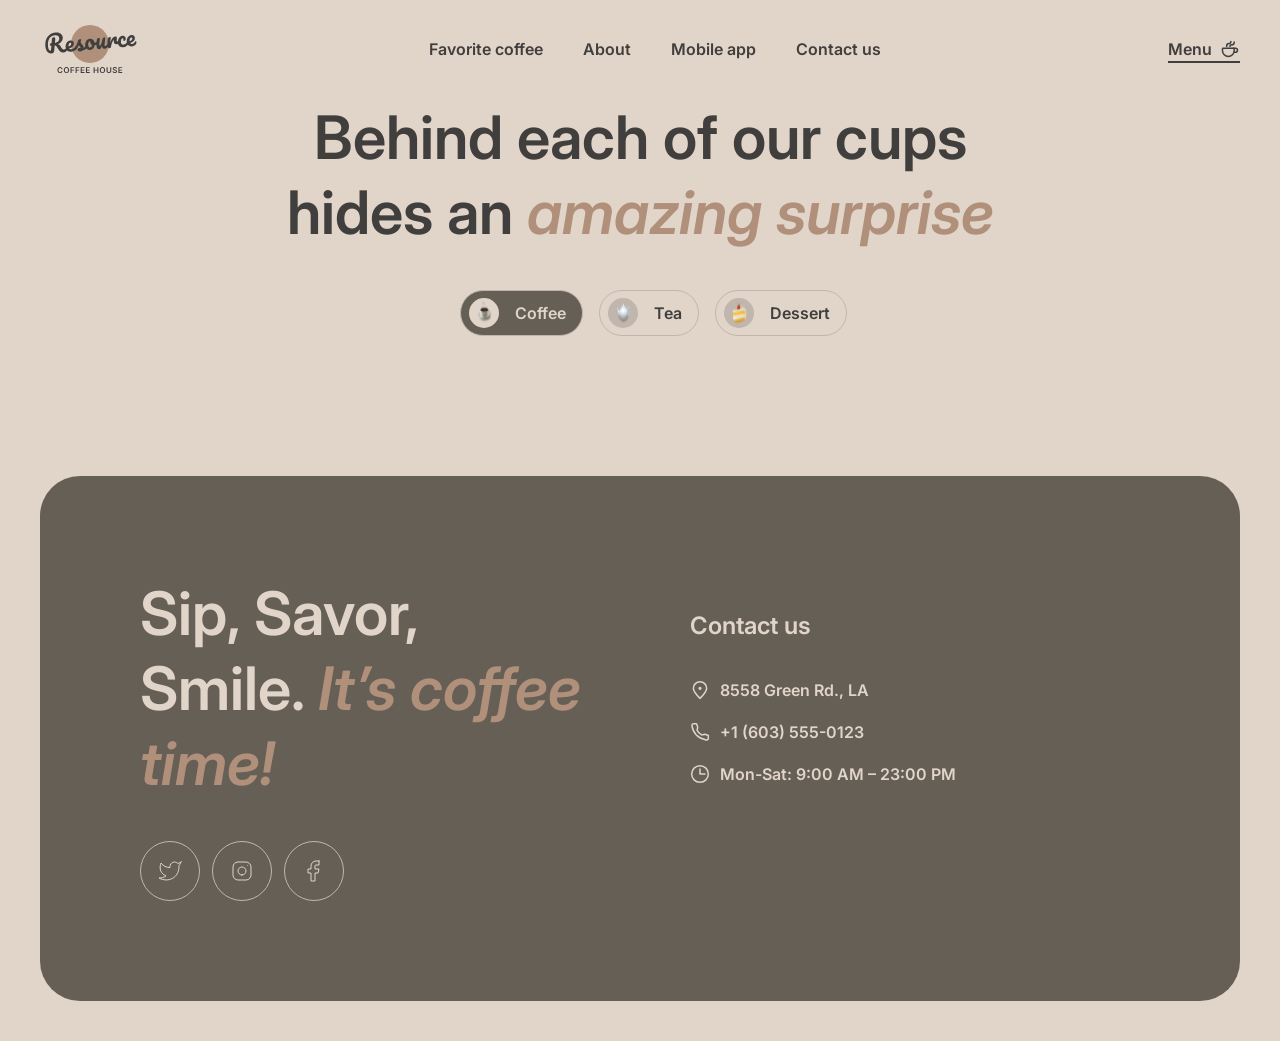
==== landing-page/menu.html @ 6237a2e4 "feat: add menu page" ====
<!DOCTYPE html>
<html lang="en">

<head>
  <meta charset="UTF-8">
  <meta name="viewport" content="width=device-width, initial-scale=1.0">
  <link rel="preconnect" href="https://fonts.googleapis.com">
  <link rel="preconnect" href="https://fonts.gstatic.com" crossorigin>
  <link href="https://fonts.googleapis.com/css2?family=Inter:wght@400;600;700&display=swap" rel="stylesheet">
  <link rel="shortcut icon" href="assets/images/favicon.ico" type="image/x-icon">
  <script type="module" src="js/index.js" defer></script>
  <!-- <script src="js/cards.js" defer></script> -->
  <link rel="stylesheet" href="style.css">
  <title>Coffee-House</title>
</head>

<body>
  <div class="wrapper">
    <header class="header">
      <a href="index.html" class="header__logo">
        <img src="assets/images/icon/logo.svg" alt="logo">
      </a>
      <nav class="header__nav">
        <ul class="navigation-list">
          <li><a class="text-link link" href="#favorites-coffe">Favorite coffee</a></li>
          <li><a class="text-link link" href="index.html#about">About</a></li>
          <li><a class="text-link link" href="index.html#mobile-app">Mobile app</a></li>
          <li><a class="text-link link" href="#contacts">Contact us</a></li>
        </ul>
      </nav>
      <a href="menu.html" class="header__menu-icon text-link active">Menu<img src="assets/images/icon/coffee-cup.svg"
          alt="cup"></a>
      <button class="burger-menu">
        <span class="line"></span>
        <span class="line"></span>
      </button>
    </header>
    <main class="main">
      <div class="main-container">
        <section class="menu">
          <h1 class="menu-title title-section">Behind each of our cups hides an <span class="text-accent">amazing
              surprise</span></h1>
          <div class="menu__tabs">
            <input type="radio" name="menuBtn" class="tab-item-menu" id="tab-item-1" checked>
            <input type="radio" name="menuBtn" class="tab-item-menu" id="tab-item-2">
            <input type="radio" name="menuBtn" class="tab-item-menu" id="tab-item-3">
            <label for="tab-item-1" class="option tab-item-1">
              <img src="assets/images/icon/coffee-icon.png" alt="" class="tab-icon">
              <span>Coffee</span>
            </label>
            <label for="tab-item-2" class="option tab-item-2">
              <img src="assets/images/icon/tea-icon.png" alt="" class="tab-icon">
              <span>Tea</span>
            </label>
            <label for="tab-item-3" class="option tab-item-3">
              <img src="assets/images/icon/desert-icon.png" alt="" class="tab-icon">
              <span>Dessert</span>
            </label>
          </div>
          <div class="menu__container">
            <!-- <div class="menu-item">
              <div class="image-container">
                <img src="assets/images/coffee-1.jpg" alt="" class="image-card">
              </div>
              <div class="menu-item__text-container">
                <h3 class="menu-item__title title-section">Irish coffee</h3>
                <p class="menu-item__card-text text-section">Fragrant black coffee with Jameson Irish whiskey and
                  whipped milk</p>
                <p class="menu-item__price">$7.00</p>
              </div>
            </div>
            <div class="menu-item">
              <div class="image-container">
                <img src="assets/images/coffee-2.jpg" alt="" class="image-card">
              </div>
              <div class="menu-item__text-container">
                <h3 class="menu-item__title title-section">Kahlua coffee</h3>
                <p class="menu-item__card-text text-section">Classic coffee with milk and Kahlua liqueur under a cap of
                  frothed milk</p>
                <p class="menu-item__price">$7.00</p>
              </div>
            </div>
            <div class="menu-item">
              <div class="image-container">
                <img src="assets/images/coffee-3.jpg" alt="" class="image-card">
              </div>
              <div class="menu-item__text-container">
                <h3 class="menu-item__title title-section">Honey raf</h3>
                <p class="menu-item__card-text text-section">Espresso with frothed milk, cream and aromatic honey</p>
                <p class="menu-item__price">$5.50</p>
              </div>
            </div>
            <div class="menu-item">
              <div class="image-container">
                <img src="assets/images/coffee-4.jpg" alt="" class="image-card">
              </div>
              <div class="menu-item__text-container">
                <h3 class="menu-item__title title-section">Ice cappuccino</h3>
                <p class="menu-item__card-text text-section">Cappuccino with soft thick foam in summer version with ice
                </p>
                <p class="menu-item__price">$5.00</p>
              </div>
            </div>
            <div class="menu-item">
              <div class="image-container">
                <img src="assets/images/coffee-5.jpg" alt="" class="image-card">
              </div>
              <div class="menu-item__text-container">
                <h3 class="menu-item__title title-section">Espresso</h3>
                <p class="menu-item__card-text text-section">Classic black coffee</p>
                <p class="menu-item__price">$4.50</p>
              </div>
            </div>
            <div class="menu-item">
              <div class="image-container">
                <img src="assets/images/coffee-6.jpg" alt="" class="image-card">
              </div>
              <div class="menu-item__text-container">
                <h3 class="menu-item__title title-section">Latte</h3>
                <p class="menu-item__card-text text-section">Espresso coffee with the addition of steamed milk and dense
                  milk foam</p>
                <p class="menu-item__price">$5.50</p>
              </div>
            </div>
            <div class="menu-item">
              <div class="image-container">
                <img src="assets/images/coffee-7.jpg" alt="" class="image-card">
              </div>
              <div class="menu-item__text-container">
                <h3 class="menu-item__title title-section">Latte macchiato</h3>
                <p class="menu-item__card-text text-section">Espresso with frothed milk and chocolate</p>
                <p class="menu-item__price">$5.50</p>
              </div>
            </div>
            <div class="menu-item">
              <div class="image-container">
                <img src="assets/images/coffee-8.jpg" alt="" class="image-card">
              </div>
              <div class="menu-item__text-container">
                <h3 class="menu-item__title title-section">Coffee with cognac</h3>
                <p class="menu-item__card-text text-section">Fragrant black coffee with cognac and whipped cream</p>
                <p class="menu-item__price">$6.50</p>
              </div>
            </div> -->
          </div>
          <button class="btn-refresh">
            <svg width="24" height="24" viewBox="0 0 24 24" fill="none" xmlns="http://www.w3.org/2000/svg">
              <path
                d="M21.8883 13.5C21.1645 18.3113 17.013 22 12 22C6.47715 22 2 17.5228 2 12C2 6.47715 6.47715 2 12 2C16.1006 2 19.6248 4.46819 21.1679 8"
                stroke="#403F3D" stroke-linecap="round" stroke-linejoin="round" />
              <path d="M17 8H21.4C21.7314 8 22 7.73137 22 7.4V3" stroke="#403F3D" stroke-linecap="round"
                stroke-linejoin="round" />
            </svg>
          </button>
        </section>
      </div>
    </main>
    <footer class="footer" id="contacts">
      <div class="footer__container">
        <div class="footer-greeting">
          <h2 class="footer__title title-section">Sip, Savor, Smile. <span class="text-accent">It’s coffee time!</span>
          </h2>
          <div class="social-icons">
            <a class="social-link" href="#">
              <svg width="24" height="24" viewBox="0 0 24 24" fill="none" xmlns="http://www.w3.org/2000/svg">
                <path
                  d="M23 3.01006C23 3.01006 20.9821 4.20217 19.86 4.54006C19.2577 3.84757 18.4573 3.35675 17.567 3.13398C16.6767 2.91122 15.7395 2.96725 14.8821 3.29451C14.0247 3.62177 13.2884 4.20446 12.773 4.96377C12.2575 5.72309 11.9877 6.62239 12 7.54006V8.54006C10.2426 8.58562 8.50127 8.19587 6.93101 7.4055C5.36074 6.61513 4.01032 5.44869 3 4.01006C3 4.01006 -1 13.0101 8 17.0101C5.94053 18.408 3.48716 19.109 1 19.0101C10 24.0101 21 19.0101 21 7.51006C20.9991 7.23151 20.9723 6.95365 20.92 6.68006C21.9406 5.67355 23 3.01006 23 3.01006Z"
                  stroke="#E1D4C9" stroke-linecap="round" stroke-linejoin="round" />
              </svg>
            </a>
            <a class="social-link" href="#">
              <svg width="24" height="24" viewBox="0 0 24 24" fill="none" xmlns="http://www.w3.org/2000/svg">
                <path
                  d="M12 16C14.2091 16 16 14.2091 16 12C16 9.79086 14.2091 8 12 8C9.79086 8 8 9.79086 8 12C8 14.2091 9.79086 16 12 16Z"
                  stroke="#E1D4C9" stroke-linecap="round" stroke-linejoin="round" />
                <path
                  d="M3 16V8C3 5.23858 5.23858 3 8 3H16C18.7614 3 21 5.23858 21 8V16C21 18.7614 18.7614 21 16 21H8C5.23858 21 3 18.7614 3 16Z"
                  stroke="#E1D4C9" />
                <path d="M17.5 6.51L17.51 6.49889" stroke="#E1D4C9" stroke-linecap="round" stroke-linejoin="round" />
              </svg>
            </a>
            <a class="social-link" href="#">
              <svg width="24" height="24" viewBox="0 0 24 24" fill="none" xmlns="http://www.w3.org/2000/svg">
                <path
                  d="M17 2H14C12.6739 2 11.4021 2.52678 10.4645 3.46447C9.52678 4.40215 9 5.67392 9 7V10H6V14H9V22H13V14H16L17 10H13V7C13 6.73478 13.1054 6.48043 13.2929 6.29289C13.4804 6.10536 13.7348 6 14 6H17V2Z"
                  stroke="#E1D4C9" stroke-linecap="round" stroke-linejoin="round" />
              </svg>
            </a>
          </div>
        </div>
        <div class="footer_contacts">
          <h4 class="contacts-title">Contact us</h4>
          <ul class="contacts">
            <li><a class="text-link link"
                href="https://www.google.ru/maps/d/viewer?mid=1KZA28ORszvuBJtYGtkcSSF__p5c&hl=ru&ll=34.10911650790591%2C-118.25803450317386&z=13"
                target="_blank"><img src="assets/images/icon/pin-alt.svg" alt="">8558 Green Rd., LA</a></li>
            <li><a class="text-link link" href="tel:+16035550123"><img src="assets/images/icon/phone.svg" alt="">+1 (603)
                555-0123</a></li>
            <li>
              <p class="text-section"><img src="assets/images/icon/clock.svg" alt="">Mon-Sat: 9:00 AM – 23:00 PM</p>
            </li>
          </ul>
        </div>
      </div>
    </footer>
  </div>
  <div class="popup hidden" id="#popup">
    <div class="popup__container">
      <div class="popup__image-container">
        <img src="assets/images/coffee-1.jpg" alt="" class="popup-image">
      </div>
      <div class="popup__container_content">
        <h2 class="popup-title title-section">Irish coffee</h2>
        <p class="popup-text text-section">Fragrant black coffee with Jameson Irish whiskey and whipped milk</p>
        <div class="size-container">
          <p class="text-section">Size</p>
          <div class="tabs">
            <input type="radio" name="size" id="tab-size-1" value="0.00" checked>
            <input type="radio" name="size" id="tab-size-2" value="0.50">
            <input type="radio" name="size" id="tab-size-3" value="1.00">  
            <label for="tab-size-1" class="option tab-size-1">
              <div class="dot">S</div>
              <span>200 ml</span>
            </label>
            <label for="tab-size-2" class="option tab-size-2">
              <div class="dot">M</div>
              <span>300 ml</span>
            </label>
            <label for="tab-size-3" class="option tab-size-3">
              <div class="dot">L</div>
              <span>400 ml</span>
            </label> 
          </div>    
        </div>
        <div class="additives-container">
          <p class="text-section">Additives</p>
          <div class="tabs">
            <input type="checkbox" name="additives" id="tab-additives-1">
            <input type="checkbox" name="additives" id="tab-additives-2">
            <input type="checkbox" name="additives" id="tab-additives-3">
            <label for="tab-additives-1" class="option tab-additives-1">
            <div class="dot">1</div>
            <span>Sugar</span>
            </label>
            <label for="tab-additives-2" class="option tab-additives-2">
            <div class="dot">2</div>
            <span>Cinnamon</span>
            </label>
            <label for="tab-additives-3" class="option tab-additives-3">
            <div class="dot">3</div>
            <span>Syrup</span>
            </label> 
          </div>     
        </div>
        <div class="total-price">
          <p>Total:</p>
          <p class="price" data-price="7">$0.00</p>
        </div>
        <div class="alert-container">
          <img src="assets/images/icon/info-empty.svg" alt="">
          <p>The cost is not final. Download our mobile app to see the final price and place your order. Earn loyalty points and enjoy your favorite coffee with up to 20% discount.</p>
        </div>
        <button class="close-popup">Close</button>
      </div>
    </div>
  </div>
</body>
</html>
---- landing-page/style.css ----
*,
*::after,
*::before {
  box-sizing: border-box;
  font-size: 10px;
  font-family: var(--font);
  scroll-behavior: smooth;
}

body {
  margin: 0;
  padding: 0;
  background: var(--background-body);
  position: relative;

}

ul {
  padding: 0;
  margin: 0;
}

li {
  list-style: none;
}

a {
  margin: 0;
  text-decoration: none;
  cursor: pointer;
  font-family: var(--font);
}

h1,
h2,
h3,
h4,
h5,
h6,
p {
  margin: 0;
}

:root {
  --background-body: #E1D4C9;
  --background-container: #665F55;
  --background-backdrop: rgba(64, 63, 61, 0.80);
  --text-accent: #B0907A;
  --text-light: #E1D4C9;
  --text-dark: #403F3D;
  --border-dark: #665F55;
  --border-light: #C1B6AD;
  --font: 'Inter', sans-serif;
  --transition: .4s ease;
}

.title-section {
  color: var(--text-dark);
  text-align: center;
  font-family: var(--font);
  font-size: 6rem;
  font-style: normal;
  font-weight: 600;
  line-height: 125%;
}


.text-section {
  color: var(--text-dark);
  font-family: var(--font);
  font-size: 1.6rem;
  font-style: normal;
  font-weight: 400;
  line-height: 150%;
}

.text-accent {
  color: var(--text-accent);
  font-family: var(--font);
  font-size: 6rem;
  font-style: italic;
  font-weight: 600;
  line-height: 105%;
}

.text-link {
  font-size: 1.6rem;
  font-style: normal;
  font-weight: 600;
  line-height: 150%;
}
@media (max-width: 450px) {
  .title-section {
    font-size: 3.2rem;
  }
  .text-accent {
    font-size: 3.2rem;
  }
}

.wrapper {
  min-height: 100vh;
  display: grid;
  /* grid-template: minmax(100px, auto) 1fr minmax(450px, auto) / 1fr; */
  justify-content: center;
  grid-template-areas:
    "header"
    "main"
    "footer";
  font-size: 1.6rem;
}

/* ------- header ------- */

.header {
  grid-area: header;
  display: grid;
  grid-auto-flow: column;
  grid-template: 1fr / 1fr minmax(auto, 130px) minmax(auto, 1130px) minmax(auto, 100px) 1fr;
  align-items: center;
  padding: 19px 40px;
}
.header__menu-icon {
  display: grid;
  grid-auto-flow: column;
  align-items: center;
  color: var(--text-dark);
  justify-self: end;
  grid-column: 4 / 5;
  transition: all var(--transition);
}
.header__menu-icon img {
  margin-left: 8px;
}
.header__menu-icon:hover.link::after {
  left: 0;
  width: 100%;
}

@media (max-width: 769px) {
  .header {
    grid-template: 1fr / 1fr minmax(auto, 130px) minmax(auto, 558px) 1fr;
  }

  .header__nav {
    display: none;
  }

  .header__menu-icon {
    display: none;
  }

  .burger-menu {
    display: flex;
  }
}

@media (max-width: 380px) {
  .header {
    grid-template: 1fr / 1fr minmax(auto, 130px) minmax(auto, 218px) 1fr;
    padding: 19px 16px;
  }

}

/* ------- burger-menu ------- */

.burger-menu {
  cursor: pointer;
  display: none;
  height: 44px;
  width: 44px;
  grid-column: 3 / 4;
  align-self: center;
  justify-self: right;

  border-radius: 100px;
  border: 1px solid var(--border-dark);
  position: relative;
  background: transparent;
}

.burger-menu .line {
  position: absolute;
  left: calc(50% - 9px);
  width: 18px;
  height: 2px;
  background: var(--border-dark);
}

.burger-menu .line:nth-child(1) {
  top: 16px;
}

.burger-menu .line:nth-child(2) {
  bottom: 16px;
}
.burger-menu:hover {
  background: var(--border-dark);
}
.burger-menu:hover .line {
  background: var(--background-body);
}

@media (max-width: 769px) {
  .burger-menu {
    display: flex;
  }
}

.header__logo {
  grid-column: 2 / 3;
  justify-items: start;
}

.active-logo {
  pointer-events: none;
  cursor: default;
}

.header__nav {
  justify-self: center;
  grid-column: 3 / 4;
}

.navigation-list {
  display: grid;
  grid-auto-flow: column;
  gap: 40px;
}

.navigation-list li {
  border-bottom: 2px solid transparent;
  transition: border-bottom var(--transition);
}

.link {
  position: relative;
  color: var(--text-dark);
}
.link::after {
  position: absolute;
  content: '';
  bottom: -4px;
  left: 50%;
  display: block;
  width: 0;
  height: 2px;
  background: var(--text-dark);
  transition: all var(--transition);
}
.navigation-list li:hover .link::after {
  left: 0;
  width: 100%;
}




/* ------- main ------- */
.main {
  grid-area: main;
  display: grid;
  grid-template: 1fr / 1fr minmax(auto, 1360px) 1fr;
  padding: 0 40px;
}
@media (max-width: 380px) {
  .main {
    padding: 0 16px;
  }
}
.main-container {
  grid-column: 2 / 3;
}

/* ------- section-enjoy ------- */

.section-enjoy {
  position: relative;
  padding: 100px;
  /* background-image: url('assets/images/enjoy-bg.jpg');
  background-size: cover;
  background-position: center; */
  border-radius: 40px;
  overflow: hidden;
  display: grid;
  grid-template-columns: minmax(auto, 530px) 1fr;
}
video {
  position: absolute;
  z-index: -1;
  height: 115%;
  right: 0;
}

@media (max-width: 1290px) {
  video {
    height: 100%;
  }
}
@media (max-width: 1200px) {
  .section-enjoy {
    padding: 100px 60px;
  }
}
@media (max-width: 380px) {
  .section-enjoy {
    padding: 60px 16px;
    grid-template-columns: minmax(auto, 316px);
  }

}

.enjoy-title {
  color: var(--text-light);
  font-size: 7.2rem;
  font-style: normal;
  font-weight: 600;
  line-height: 105%;
}

.enjoy-title span {
  font-size: 7.2rem;
}
@media (max-width: 450px) {
  .enjoy-title {
    font-size: 4.2rem;
    line-height: 115%;
  }
  .enjoy-title span {
    font-size: 4.2rem;
  }

}
.enjoy-text {
  margin: 40px 0;
  color: var(--text-light);
  text-align: left;
}

.enjoy__container_btn {
  position: relative;
  display: flex;
  max-width: 200px;
  padding: 20px 0;
  justify-content: center;
  align-items: center;
  border-radius: 100px;
  background: var(--background-body, #E1D4C9);
}
.enjoy__container_btn span {
  color: var(--text-dark);
  text-align: center;
  font-size: 1.6rem;
  font-style: normal;
  font-weight: 600;
  line-height: 150%;
  transition: transform .4s ease;
}
.enjoy__container_btn img {
  position: absolute;
  max-width: 100%;
  right: 30%;
  opacity: 0;
  transition: opacity .2s ease-out .1s;
}
.enjoy__container_btn:hover span {
  transform: translateX(-30%);
}
.enjoy__container_btn:hover img {
  margin-left: 8px;
  opacity: 1;
}

/* ------- section-favorite-coffee ------- */

.section__favorites-coffee {
  padding: 100px 0 80px 0;
  display: grid;
  grid-template-columns: 1fr;
}
.favorites-coffee__slider {
  margin-top: 40px;
  padding: 0 5px;
  display: grid;
  grid-template-columns: minmax(auto, 100px) 1fr minmax(auto, 480px) 1fr minmax(auto, 100px);
}
.arrow {
  display: flex;
  justify-content: center;
  align-items: center;
  align-self: center;
  background: transparent;

  width: 60px;
  height: 60px;
  border-radius: 100px;
  border: 1px solid var(--border-dark);
  transition: background var(--transition);
}


.arrow:hover {
  background: var(--background-container);
}

.arrow svg path {
  transition: stroke var(--transition);
}

.arrow:hover svg path {
  stroke: var(--text-light);
}

.left-arrow {
  justify-self: start;
  grid-column: 1 / 2;
}

.right-arrow {
  justify-self: end;
  grid-column: 5 / 6;
}
.slider {
  grid-column: 3 / 4;
  justify-self: center;
  display: grid;
}

.slider__container {
  display: grid;
  grid-template-columns: repeat(3, 480px);
  overflow: hidden;
}
.slide img {
  width: 100%;
}
@media (max-width: 550px) {
  .slider__container {
    grid-column: 2 / 3;
  }
  .slider {
    padding: 0;
    display: grid;
    grid-template-columns: 1fr minmax(auto, 480px) 1fr;
  }
  .arrow {
    display: none;
  }

}
@media (max-width: 380px) {
  .slider {
    grid-template-columns: 1fr minmax(auto, 348px) 1fr;
  }
}

.slide-title {
  margin-top: 20px;
  color: var(--text-dark);
  text-align: center;
  font-size: 2.4rem;
  font-style: normal;
  font-weight: 600;
  line-height: 125%;
}

.slide-text {
  color: var(--text-dark);
  text-align: center;
  margin: 16px 0;
}
@media (max-width: 380px) {
  .slide-title {
    /* margin-top: 29px; */
  }
  .slide-text {
    /* line-height: 148%; */
  }
}
.price {
  color: var(--text-dark);
  text-align: center;
  font-size: 2.4rem;
  font-style: normal;
  font-weight: 600;
  line-height: 125%;
}

.slider-pagination {
  margin-top: 40px;
  display: flex;
  justify-self: center;
  max-width: 144px;
  gap: 12px;
}

.slider-pagination span {
  width: 40px;
  height: 4px;
  border-radius: 100px;
  background: var(--border-light);
}

span.slider-pagination-active {
  background: var(--border-dark);
}

/* ------- section-about ------- */

.section__about {
  padding: 20px 0;
}

.about__title {
  text-align: left;
  margin-bottom: 40px;
}

.section__about {
  grid-template-columns: 1fr;
}

.about__cards-container {
  display: grid;
  /* grid-auto-flow: column; */
  /* grid-area: auto; */
  grid-template-columns: 1fr 1fr;
  overflow: hidden;
  /* grid-auto-rows: repeat(7, auto); */
  /* grid-template: repeat(auto-fit, minmax(auto, 117px)) / 1fr 1fr; */
  grid-template-rows: repeat(auto-fit, minmax(117px, auto));
  gap: 40px;
}


.card {
  display: flex;
  max-width: 660px;
  justify-content: center;
  align-items: center;
  overflow: hidden;
  border-radius: 20px;
  align-self: start;
}

.card-1 {
  order: 1;
  max-height: 590px;
  grid-row: span 4;
}

.card-2 {
  order: 4;
  max-height: 430px;
  grid-row: span 3;
}

.card-3 {
  order: 2;
  max-height: 430px;
  grid-row: span 3;
}

.card-4 {
  order: 3;
  max-height: 590px;
  grid-row: span 4;
}

.card img {
  width: 110%;
  height: 100%;
  transition: width var(--transition);
  /* border-radius: 20px; */
}

.card:hover img {
  width: 100%;
}
@media (max-width: 768px) {
  .about__cards-container {
    grid-template-columns: 1fr;
  }
  .card {
    max-width: 690px;
  }
  .card-2,
  .card-3 {
    display: none;
  }
}
@media (max-width: 450px) {
  .about__cards-container {
    grid-template-columns: 1fr;
    /* grid-template-rows: repeat(2, minmax(auto, 590px)); */
  }
  .card {
    max-width: 690px;
  }
  .card img {
    width: 210%;
  }
  .card:hover img {
    width: 170%;
  }

  .card-2,
  .card-3 {
    display: none;
  }
}
@media (max-width: 380px) {
  .about__cards-container {
    grid-template-columns: 1fr;
    /* grid-template-rows: repeat(2, minmax(auto, 590px)); */
  }
  .card {
    max-width: 690px;
  }
  .card img {
    width: 210%;
  }
  .card:hover img {
    width: 170%;
  }

  .card-2,
  .card-3 {
    display: none;
  }
}

/* ------- section-mobile-app ------- */

.section__mobile-app {
  display: grid;
  grid-template-columns: 1fr;
  padding: 80px 0;
}

.mobile-app__container {
  display: grid;
  grid-template-columns: 1fr 1fr;
  gap: 100px;
}

.mobile-app__content {
  display: grid;
  align-items: center;
  grid-template-rows: 1fr minmax(350px, auto) 1fr;
}

.mobile-app__left-column {
  display: grid;
  gap: 40px;
  grid-row: 2 / 3;
}

.mobile-app__title {
  text-align: left;
}

.mobile-app__text {
  text-align: left;
}

.mobile-app__buttons {
  display: grid;
  grid-template-columns: minmax(200px, auto) minmax(200px, auto) 1fr;
  gap: 20px;
}

.btn {
  display: grid;
  grid-template-columns: 36px 1fr;
  gap: 8px;
  padding: 12px 20px;
  background-color: transparent;
  border-radius: 100px;
  border: 1px solid var(--border-dark);
  transition: background var(--transition);
}

.btn-text p:first-child {
  color: var(--text-dark);
  text-align: left;
  font-size: 1rem;
  font-style: normal;
  font-weight: 600;
  line-height: 140%;
}

.btn svg path {
  transition: fill var(--transition);
}

.btn:hover {
  background: var(--background-container);
}

.btn:hover svg path {
  fill: var(--background-body);
}

.btn-text p:last-child {
  color: var(--text-dark);
  text-align: left;
  font-size: 1.6rem;
  font-style: normal;
  font-weight: 600;
  line-height: 150%;
}

.btn p {
  transition: color var(--transition);
}

.btn:hover p {
  color: var(--text-light);
}

.mobile-screens {
  width: 100%;
  align-self: start;
}
@media (max-width: 1000px) {
  .mobile-app__container {
    grid-template-columns: 1fr;
  }
  .mobile-screens {
    width: 70%;
    justify-self: center;
  }
}
@media (max-width: 768px) {
  .section__mobile-app {
    padding: 75px 0 80px;
  }
  .mobile-app__container {
    display: grid;
    grid-template-columns: 1fr;
    gap: 100px;
  }
  .mobile-screens {
    width: 91%;
    justify-self: center;
  }
}
@media (max-width: 450px) {
  .mobile-app__container {
    gap: 45px;
  }
  .mobile-app__buttons {
    grid-template-columns: minmax(auto, 200px);
    gap: 20px;
  }
  .mobile-screens {
    width: 100%;
    /* justify-self: center; */
  }
}

/* ------- footer ------- */

.footer {
  grid-area: footer;
  display: grid;
  grid-auto-flow: column;
  grid-template: 1fr / 1fr minmax(auto, 1360px) 1fr;
  padding: 20px 40px 40px 40px;
}

.footer__container {
  display: grid;
  grid-column: 2 / 3;
  grid-template-columns: 1fr 1fr;
  gap: 100px;
  border-radius: 40px;
  background: var(--background-container, #665F55);
  padding: 100px;
}

@media (max-width: 769px) {
  .footer__container {
    grid-template-columns: 1fr;
    gap: 66px;
    padding: 100px 60px;
  }
}
@media (max-width: 380px) {
  .footer {
    padding: 20px 16px 40px 16px;
  }
  .footer__container {
    grid-template-columns: 1fr;
    gap: 8px;
    padding: 60px 16px;
  }
}

.footer__title {
  color: var(--text-light);
  text-align: left;
  margin-bottom: 40px;
}

.social-icons {
  display: flex;
}

.social-link {
  display: flex;
  align-items: center;
  justify-content: center;
  border-radius: 100px;
  border: 1px solid var(--border-light);
  width: 60px;
  height: 60px;
  transition: background var(--transition);
}

.social-link:not(:last-child) {
  margin-right: 12px;
}

.social-link:hover {
  background: var(--background-body);
}

.social-link svg path {
  transition: stroke var(--transition);
}

.social-link:hover svg path {
  stroke: var(--border-dark);
}

.contacts-title {
  margin-top: 35px;
  margin-bottom: 37px;
  color: var(--text-light);
  font-size: 2.4rem;
  font-style: normal;
  font-weight: 600;
  line-height: 125%;
}

.contacts li {
  display: flex;
}

.contacts .link {
  display: flex;
  color: var(--text-light);
  margin-bottom: 18px;
  transition: all var(--transition);
}
.contacts .link::after {
  background: var(--background-body);
}
.contacts li:hover .link::after {
  width: 100%;
  left: 0;
}
.contacts p {
  display: flex;
  color: var(--text-light);
  align-items: center;
  font-weight: 600;
}

.contacts a img,
.contacts p img {
  margin-right: 10px;
}

/* ------- menu ------- */

.menu {
  display: grid;
  grid-template-columns: 1fr;
}

.menu-title {
  max-width: 800px;
  justify-self: center;
}

.active {
  pointer-events: none;
  cursor: default;
  border-bottom: 2px solid #403F3D;
}

.menu__tabs {
  justify-self: center;
  max-width: 361px;
  display: grid;
  grid-auto-flow: column;
  gap: 16px;
  margin: 40px 0;
}
@media (max-width: 600px) {
  .menu__tabs {
    gap: 8px;
  }
}

#tab-item {
  display: flex;
  padding: 7px 15px 7px 7px;
  margin: 40px 0;
  justify-content: center;
  align-items: center;
  border-radius: 100px;
  border: 1px solid var(--border-light);
  background: transparent;

  font-size: 1.6rem;
  font-style: normal;
  font-weight: 600;
  line-height: 150%;
  color: var(--text-dark);
  transition: all var(--transition);
}

.option img {
  display: flex;
  padding: 3px 7px 3px 8px;
  justify-content: center;
  align-items: center;
  border-radius: 100px;
  background: var(--border-light, #C1B6AD);
  width: 30px;
  height: 30px;
}
input[name="menuBtn"] {
  display: none;
}
#tab-item-1:checked ~ .tab-item-1,
#tab-item-2:checked ~ .tab-item-2,
#tab-item-3:checked ~ .tab-item-3 {
  background: var(--background-container);
}
#tab-item-1:checked ~ .tab-item-1 img,
#tab-item-2:checked ~ .tab-item-2 img,
#tab-item-3:checked ~ .tab-item-3 img{
  background: var(--background-body);
}

#tab-item-1:checked ~ .tab-item-1 span,
#tab-item-2:checked ~ .tab-item-2 span,
#tab-item-3:checked ~ .tab-item-3 span {
  color: var(--text-light);
}


.tab-icon {
  margin-right: 8px;
  padding: 7px;
  border-radius: 100px;
  background: var(--border-light);
  transition: background var(--transition);
}

.tab-item:hover {
  background: var(--background-container);
  color: var(--text-light);
}

.tab-item:hover .tab-icon {
  background: var(--background-body);
}

.menu__container {
  display: grid;
  grid-template-columns: repeat(4, minmax(auto, 310px));
  /* grid-template-rows: repeat(2, minmax(506px, auto)); */
  overflow: hidden;
  /* max-height: 1052px; */
  padding: 0 0 80px 0;
  justify-content: center;
  gap: 40px;
}

@media (max-width: 1200px) {
  .menu__container {
    grid-template-columns: repeat(3, minmax(auto, 310px));
  }
}

@media (max-width: 1000px) {
  .menu__container {
    grid-template-columns: repeat(2, minmax(auto, 310px));
  }
}

@media (max-width: 769px) {
  .menu__container {
    grid-template-columns: repeat(2, minmax(auto, 310px));
    /* justify-content: space-between; */
  }
}

@media (max-width: 700px) {
  .menu__container {
    grid-template-columns: repeat(2, minmax(auto, 310px));
    justify-content: space-between;
  }
}

@media (max-width: 600px) {
  .menu__container {
    grid-template-columns: repeat(1, minmax(auto, 310px));
    /* grid-template-rows: repeat(4, minmax(506px, auto)); */
    justify-content: center;
    /* max-height: 2184px; */
  }
}

.menu-item {
  display: grid;
  grid-template-rows: auto minmax(196px, auto);
  border-radius: 40px;
  border: 1px solid var(--border-light);
  overflow: hidden;
  cursor: pointer;
}

.menu-item .image-container {
  align-self: start;
  display: grid;
  width: 101%;
  max-height: 310px;
  align-content: center;
  justify-items: center;
  border-radius: 40px;
  overflow: hidden;
}

.menu-item:hover .image-card {
  width: 101%;
}

.image-card {
  width: 110%;
  border-radius: 40px;
  transition: width var(--transition);
}

.menu-item__text-container {
  display: flex;
  flex-direction: column;
  padding: 20px;
}

.menu-item__title {
  font-size: 2.4rem;
  text-align: left;
}

.menu-item__card-text {
  margin-top: 12px;
}

.menu-item__price {
  color: var(--text-dark);
  font-size: 2.4rem;
  font-style: normal;
  font-weight: 600;
  line-height: 125%;
  margin-top: auto;
}

.btn-refresh {
  justify-self: center;
  margin-top: 40px;
  margin-bottom: 80px;
  display: none;
  width: 60px;
  height: 60px;
  justify-content: center;
  align-items: center;
  border-radius: 100px;
  border: 1px solid var(--border-dark, #665F55);
  transition: all var(--transition);
}
.btn-refresh:active {
  transform: rotate(360deg);
}
.btn-refresh svg path {
  transition: stroke var(--transition);
}
.btn-refresh:hover {
  background: var(--background-container);
}
.btn-refresh:hover svg path {
  stroke: var(--text-light);
}
@media (max-width: 1200px) {
  .btn-refresh {
    display: flex;
  }
}
@media (max-width: 600px) {
  .btn-refresh {
    margin-top: 0;
  }
}
.btn-refresh {
  cursor: pointer;

}

/* ----------------- popup ------------------- */

.popup {
  display: flex;
  align-items: center;
  justify-content: center;
  width: 100vw;
  height: 100vh;
  background: var(--background-backdrop);
  position: fixed;
  top: 0;
  left: 0;
  visibility: visible;
  opacity: 1;
  transition: all var(--transition);
}
.lock {
  padding-right: 17px;
}
.popup.hidden {
  visibility: hidden;
  opacity: 0;
}
.popup__container {
  padding: 16px;
  display: grid;
  grid-template-columns: 1fr minmax(auto, 438px);
  column-gap: 20px;
  border-radius: 40px;
  background: var(--background-body, #E1D4C9);
}
.popup__image-container {
  display: flex;
  align-items: center;
  justify-content: center;
  width: 310px;
  height: 310px;
  border-radius: 40px;
  overflow: hidden;
}
.popup-image {
  width: 340px;
  height: 340px;
}
.popup__container_content {
  display: grid;
  gap: 20px;
}
.popup-title {
  color: var(--text-dark);
  font-size: 2.4rem;
  text-align: left;
  margin-bottom: -8px;
}
.popup-text {
  align-self: stretch;
  letter-spacing: 0.5px;
}
.total-price {
  font-family: var(--font);
  display: flex;
  justify-content: space-between;
}
.total-price p {
  font-size: 2.4rem;
  color: var(--text-dark);
  font-weight: 600;
}
.alert-container {
  padding: 12px 0;
  display: flex;
  align-items: start;
  border-top: 1px solid var(--border-light, #C1B6AD);
  gap: 8px;
}
.alert-container img {
 
}
.alert-container p {
  color: var(--text-dark);
  font-size: 1rem;
  font-style: normal;
  font-weight: 600;
  line-height: 140%;
}
.tabs {
  display: flex;
  flex-wrap: wrap;
  gap: 8px;
  margin-top: 8px;
}
.option {
  display: flex;
  height: 46px;
  /* width: 117px; */
  padding: 8px 16px 8px 8px;
  justify-content: center;
  align-items: center;
  gap: 8px;
  border-radius: 100px;
  border: 1px solid var(--border-light, #C1B6AD);
  cursor: pointer;
}
.option .dot {
  display: flex;
  padding: 3px 7px 3px 8px;
  justify-content: center;
  align-items: center;
  border-radius: 100px;
  background: var(--border-light, #C1B6AD);
  width: 30px;
  height: 30px;

  color: var(--text-dark, #403F3D);
  text-align: center;
  font-size: 1.6rem;
  font-style: normal;
  font-weight: 600;
  line-height: 150%;
}
.option span {
  color: var(--text-dark, #403F3D);
  font-size: 1.6rem;
  font-style: normal;
  font-weight: 600;
  line-height: 150%; /* 24px */
}

input[name="size"] {
  display: none;
}
#tab-size-1:checked ~ .tab-size-1,
#tab-size-2:checked ~ .tab-size-2,
#tab-size-3:checked ~ .tab-size-3 {
  background: var(--background-container, #665F55);
}
#tab-size-1:checked ~ .tab-size-1 .dot,
#tab-size-2:checked ~ .tab-size-2 .dot,
#tab-size-3:checked ~ .tab-size-3 .dot {
  background: var(--background-body, #E1D4C9);
}
#tab-size-1:checked ~ .tab-size-1 span,
#tab-size-2:checked ~ .tab-size-2 span,
#tab-size-3:checked ~ .tab-size-3 span {
  color: var(--text-light, #E1D4C9);
}
input[name="additives"] {
  display: none;
}
#tab-additives-1:checked ~ .tab-additives-1,
#tab-additives-2:checked ~ .tab-additives-2,
#tab-additives-3:checked ~ .tab-additives-3 {
  background: var(--background-container, #665F55);
}
#tab-additives-1:checked ~ .tab-additives-1 .dot,
#tab-additives-2:checked ~ .tab-additives-2 .dot,
#tab-additives-3:checked ~ .tab-additives-3 .dot {
  background: var(--background-body, #E1D4C9);
}
#tab-additives-1:checked ~ .tab-additives-1 span,
#tab-additives-2:checked ~ .tab-additives-2 span,
#tab-additives-3:checked ~ .tab-additives-3 span {
  color: var(--text-light, #E1D4C9);
}
.close-popup {
  display: flex;
  padding: 10px 78px;
  justify-content: center;
  align-items: center;
  /* align-self: stretch; */
  border-radius: 100px;
  border: 1px solid var(--border-dark, #665F55);

  color: var(--text-dark, #403F3D);
  text-align: center;
  font-size: 1.6rem;
  font-style: normal;
  font-weight: 600;
  line-height: 150%;
}
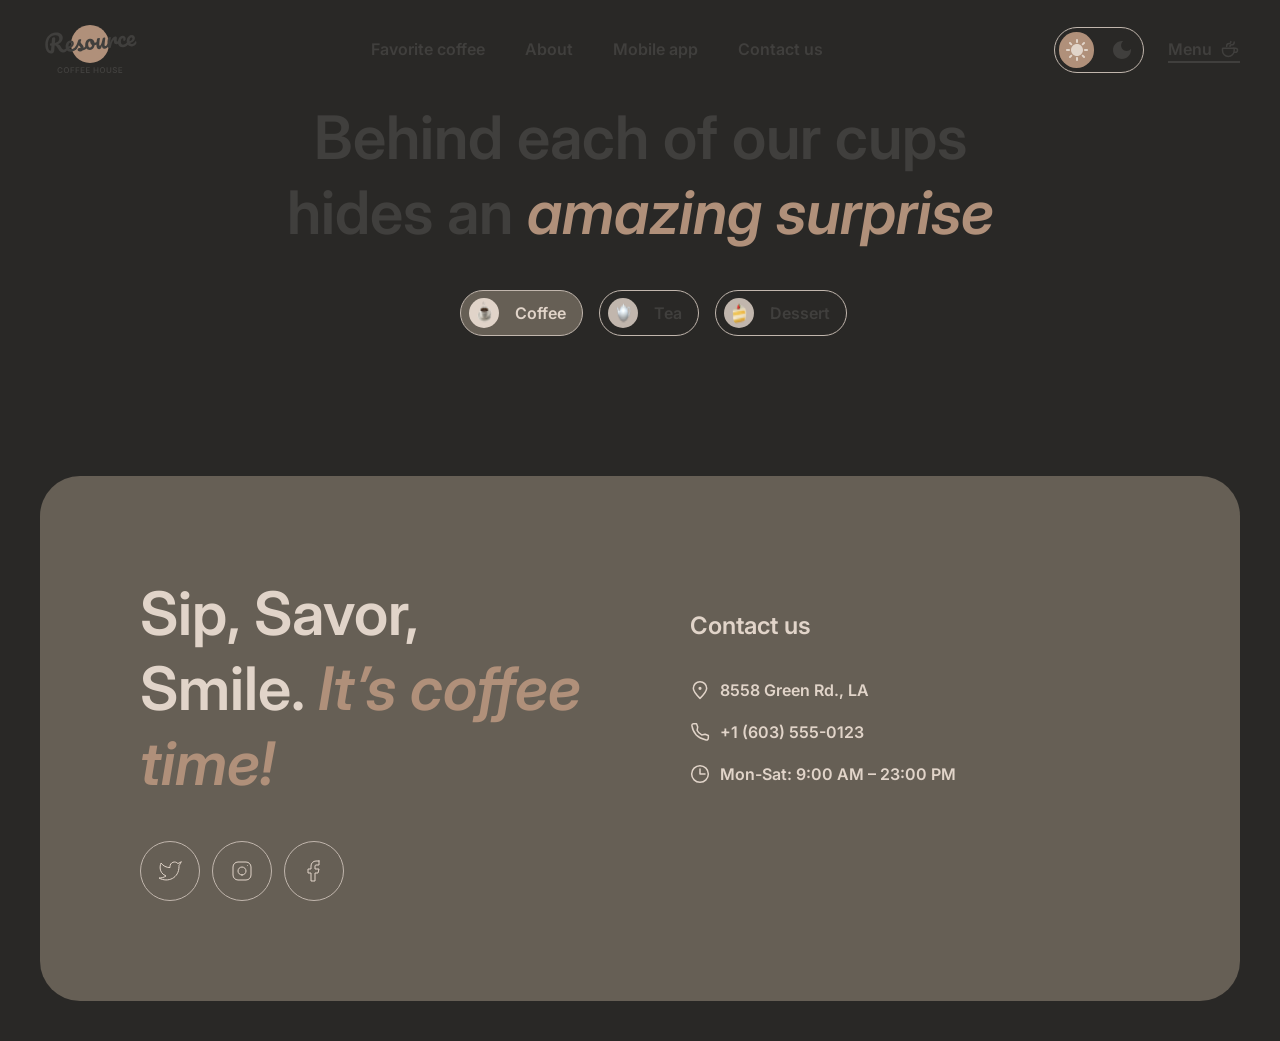
==== commit 468d28fb: "feat: add button switch theme" ====
--- a/landing-page/menu.html
+++ b/landing-page/menu.html
@@ -28,6 +28,23 @@
           <li><a class="text-link link" href="#contacts">Contact us</a></li>
         </ul>
       </nav>
+      <div class="theme__switch">
+        <button class="sun_theme active theme">
+          <svg width="22" height="22" viewBox="0 0 22 22" fill="none" xmlns="http://www.w3.org/2000/svg">
+            <path
+              d="M10 3V1C10 0.45 10.45 0 11 0C11.55 0 12 0.45 12 1V3C12 3.55 11.55 4 11 4C10.45 4 10 3.55 10 3ZM17.36 6.05L18.77 4.63C19.16 4.24 19.16 3.61 18.77 3.22C18.38 2.83 17.75 2.83 17.36 3.22L15.95 4.64C15.56 5.03 15.56 5.66 15.95 6.05C16.34 6.44 16.97 6.44 17.36 6.05ZM21 10H19C18.45 10 18 10.45 18 11C18 11.55 18.45 12 19 12H21C21.55 12 22 11.55 22 11C22 10.45 21.55 10 21 10ZM11 18C10.45 18 10 18.45 10 19V21C10 21.55 10.45 22 11 22C11.55 22 12 21.55 12 21V19C12 18.45 11.55 18 11 18ZM4.64 6.05L3.22 4.64C2.83 4.25 2.83 3.61 3.22 3.23C3.61 2.85 4.25 2.84 4.63 3.23L6.04 4.64C6.43 5.03 6.43 5.67 6.04 6.05C5.65 6.43 5.02 6.44 4.64 6.05ZM15.95 15.95C15.56 16.34 15.56 16.98 15.95 17.36L17.36 18.77C17.75 19.16 18.39 19.16 18.77 18.77C19.16 18.38 19.16 17.74 18.77 17.36L17.36 15.95C16.98 15.56 16.34 15.56 15.95 15.95ZM1 12H3C3.55 12 4 11.55 4 11C4 10.45 3.55 10 3 10H1C0.45 10 0 10.45 0 11C0 11.55 0.45 12 1 12ZM4.64 18.78L6.05 17.37C6.44 16.98 6.44 16.34 6.05 15.96C5.66 15.58 5.02 15.57 4.64 15.96L3.23 17.37C2.84 17.76 2.84 18.4 3.23 18.78C3.61 19.17 4.25 19.17 4.64 18.78ZM11 5C7.69 5 5 7.69 5 11C5 14.31 7.69 17 11 17C14.31 17 17 14.31 17 11C17 7.69 14.31 5 11 5Z"
+              fill="#E1D4C9" />
+          </svg>
+        </button>
+        <button class="moon_theme theme">
+          <svg width="18" height="18" viewBox="0 0 18 18" fill="none" xmlns="http://www.w3.org/2000/svg">
+            <path
+              d="M9 0C4.03 0 0 4.03 0 9C0 13.97 4.03 18 9 18C13.97 18 18 13.97 18 9C18 8.54 17.96 8.08 17.9 7.64C16.92 9.01 15.32 9.9 13.5 9.9C10.52 9.9 8.1 7.48 8.1 4.5C8.1 2.69 8.99 1.08 10.36 0.0999999C9.92 0.0399999 9.46 0 9 0Z"
+              fill="#403F3D" />
+          </svg>
+
+        </button>
+      </div>
       <a href="menu.html" class="header__menu-icon text-link active">Menu<img src="assets/images/icon/coffee-cup.svg"
           alt="cup"></a>
       <button class="burger-menu">
--- a/landing-page/style.css
+++ b/landing-page/style.css
@@ -52,6 +52,8 @@
   --border-light: #C1B6AD;
   --font: 'Inter', sans-serif;
   --transition: .4s ease;
+
+  --dark-bg-page: #292826;
 }
 
 .title-section {
@@ -116,17 +118,18 @@
   grid-area: header;
   display: grid;
   grid-auto-flow: column;
-  grid-template: 1fr / 1fr minmax(auto, 130px) minmax(auto, 1130px) minmax(auto, 100px) 1fr;
+  grid-template: 1fr / 1fr minmax(auto, 100px) minmax(auto, 1075px) minmax(auto, 90px) minmax(auto, 96px) 1fr;
   align-items: center;
   padding: 19px 40px;
 }
+
 .header__menu-icon {
   display: grid;
   grid-auto-flow: column;
   align-items: center;
   color: var(--text-dark);
   justify-self: end;
-  grid-column: 4 / 5;
+  grid-column: 5 / 6;
   transition: all var(--transition);
 }
 .header__menu-icon img {
@@ -136,78 +139,6 @@
   left: 0;
   width: 100%;
 }
-
-@media (max-width: 769px) {
-  .header {
-    grid-template: 1fr / 1fr minmax(auto, 130px) minmax(auto, 558px) 1fr;
-  }
-
-  .header__nav {
-    display: none;
-  }
-
-  .header__menu-icon {
-    display: none;
-  }
-
-  .burger-menu {
-    display: flex;
-  }
-}
-
-@media (max-width: 380px) {
-  .header {
-    grid-template: 1fr / 1fr minmax(auto, 130px) minmax(auto, 218px) 1fr;
-    padding: 19px 16px;
-  }
-
-}
-
-/* ------- burger-menu ------- */
-
-.burger-menu {
-  cursor: pointer;
-  display: none;
-  height: 44px;
-  width: 44px;
-  grid-column: 3 / 4;
-  align-self: center;
-  justify-self: right;
-
-  border-radius: 100px;
-  border: 1px solid var(--border-dark);
-  position: relative;
-  background: transparent;
-}
-
-.burger-menu .line {
-  position: absolute;
-  left: calc(50% - 9px);
-  width: 18px;
-  height: 2px;
-  background: var(--border-dark);
-}
-
-.burger-menu .line:nth-child(1) {
-  top: 16px;
-}
-
-.burger-menu .line:nth-child(2) {
-  bottom: 16px;
-}
-.burger-menu:hover {
-  background: var(--border-dark);
-}
-.burger-menu:hover .line {
-  background: var(--background-body);
-}
-
-@media (max-width: 769px) {
-  .burger-menu {
-    display: flex;
-  }
-}
-
 .header__logo {
   grid-column: 2 / 3;
   justify-items: start;
@@ -253,6 +184,136 @@
   left: 0;
   width: 100%;
 }
+.theme__switch {
+  grid-column: 4 / 5;
+  display: flex;
+  align-items: center;
+  gap: 10px;
+  border: 1px solid var(--border-light);
+  border-radius: 100px;
+  padding: 4px;
+  /* width: 88px; */
+  /* height: 44px; */
+}
+.theme__switch button {
+  display: flex;
+  align-items: center;
+  justify-content: center;
+  border: none;
+  border-radius: 100px;
+  outline: none;
+  width: 36px;
+  height: 36px;
+}
+
+.sun_theme:hover {
+  background-color: var(--text-accent);
+}
+.sun_theme:hover svg path {
+  fill: var(--text-light);
+}
+.sun_theme.active {
+  background-color: var(--text-accent);
+}
+.sun_theme.active svg path {
+  fill: var(--text-light);
+}
+.moon_theme {
+  background-color: transparent;
+  transition: all var(--transition);
+}
+.moon_theme:hover {
+  background-color: var(--text-dark);
+}
+.moon_theme svg path {
+  fill: var(--text-dark);
+  transition: all var(--transition);
+}
+.moon_theme:hover svg path {
+  fill: var(--text-light);
+}
+
+@media (max-width: 769px) {
+  .header {
+    grid-template: 1fr / 1fr minmax(auto, 535px) minmax(auto, 104px) minmax(auto, 70px) 1fr;
+  }
+  .theme__switch {
+    grid-column: 3 / 4;
+    /* padding: 4px 16px; */
+  }
+  .theme__switch button {
+    display: flex;
+    align-items: center;
+    
+    width: 44px;
+    height: 44px;
+  }
+  .header__nav {
+    display: none;
+  }
+
+  .header__menu-icon {
+    display: none;
+  }
+
+  .burger-menu {
+    display: flex;
+  }
+}
+
+@media (max-width: 380px) {
+  .header {
+    grid-template: 1fr / 1fr minmax(auto, 190px) minmax(auto, 104px) minmax(auto, 56px) 1fr;
+    padding: 19px 16px;
+  }
+
+}
+
+/* ------- burger-menu ------- */
+
+.burger-menu {
+  cursor: pointer;
+  display: none;
+  height: 44px;
+  width: 44px;
+  grid-column: 4 / 5;
+  align-self: center;
+  justify-self: right;
+
+  border-radius: 100px;
+  border: 1px solid var(--border-dark);
+  position: relative;
+  background: transparent;
+}
+
+.burger-menu .line {
+  position: absolute;
+  left: calc(50% - 9px);
+  width: 18px;
+  height: 2px;
+  background: var(--border-dark);
+}
+
+.burger-menu .line:nth-child(1) {
+  top: 16px;
+}
+
+.burger-menu .line:nth-child(2) {
+  bottom: 16px;
+}
+.burger-menu:hover {
+  background: var(--border-dark);
+}
+.burger-menu:hover .line {
+  background: var(--background-body);
+}
+
+@media (max-width: 769px) {
+  .burger-menu {
+    display: flex;
+  }
+}
+
 
 
 
@@ -1292,4 +1353,8 @@
   font-style: normal;
   font-weight: 600;
   line-height: 150%;
+}
+
+body.dark {
+  background: var(--dark-bg-page);
 }
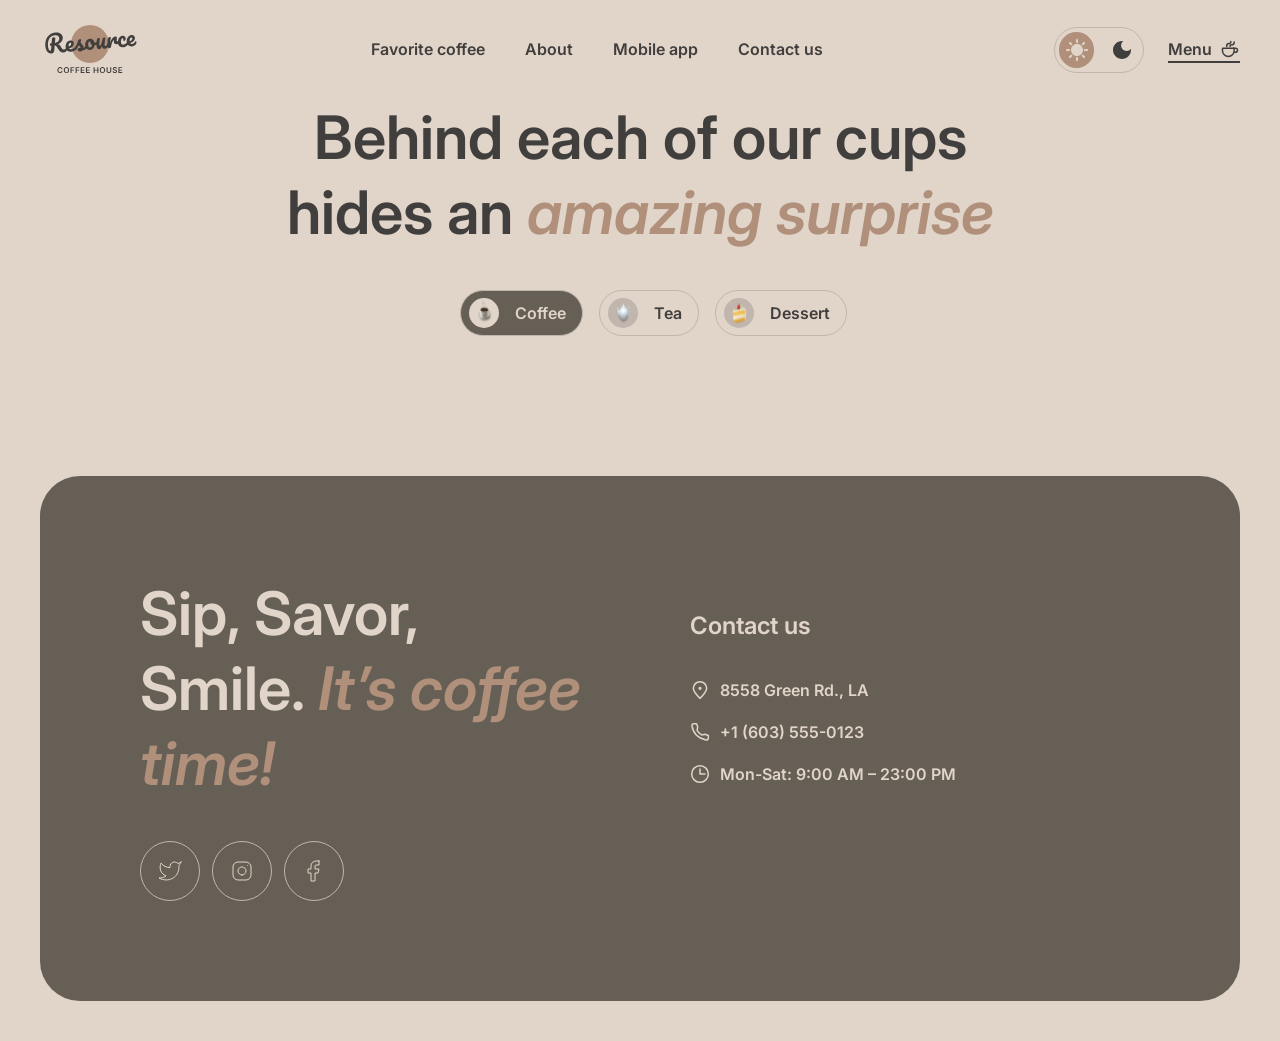
==== commit 9ad2bdcc: "feat: add popup" ====
--- a/landing-page/menu.html
+++ b/landing-page/menu.html
@@ -8,7 +8,7 @@
   <link rel="preconnect" href="https://fonts.gstatic.com" crossorigin>
   <link href="https://fonts.googleapis.com/css2?family=Inter:wght@400;600;700&display=swap" rel="stylesheet">
   <link rel="shortcut icon" href="assets/images/favicon.ico" type="image/x-icon">
-  <script type="module" src="js/index.js" defer></script>
+  <script src="js/menu.js" defer></script>
   <!-- <script src="js/cards.js" defer></script> -->
   <link rel="stylesheet" href="style.css">
   <title>Coffee-House</title>
@@ -221,7 +221,7 @@
       </div>
     </footer>
   </div>
-  <div class="popup hidden" id="#popup">
+  <div class="popup hidden" id="popup">
     <div class="popup__container">
       <div class="popup__image-container">
         <img src="assets/images/coffee-1.jpg" alt="" class="popup-image">
